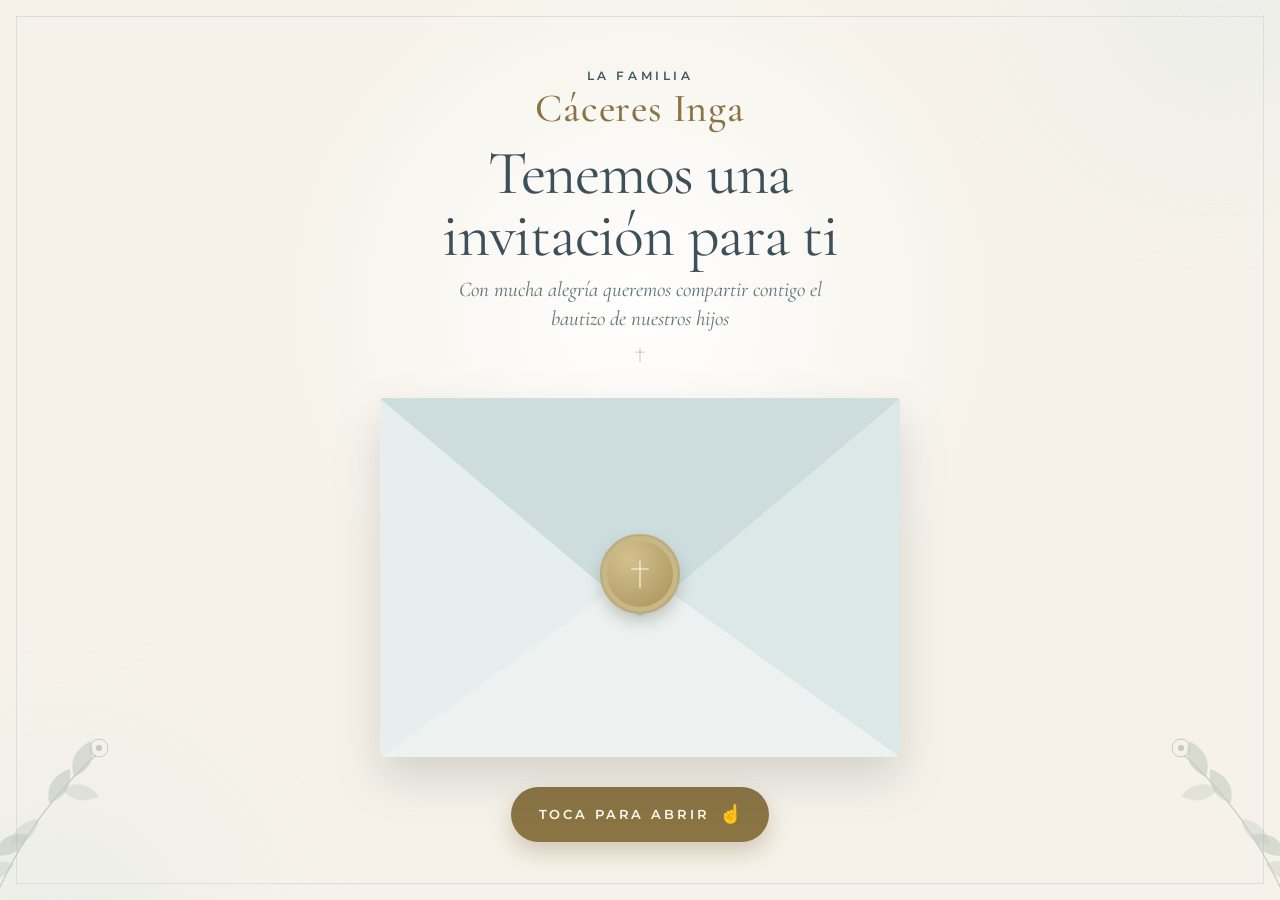
==== bautizo-valentin-gabriel/index.html @ 3a7c4838 "deploy: bautizo-valentin-gabriel (publicación manual) Co-Authored-By: Claude Opus 5.5 <noreply@anthr" ====
<!doctype html>
<html lang="es">
  <head>
    <meta charset="UTF-8" />
    <meta name="viewport" content="width=device-width, initial-scale=1.0" />
    <title>Bautizo de Valentín & Gabriel · Te invitamos</title>
    <meta name="description" content="Rubén y Verónika te invitan al bautizo de Valentín y Gabriel. Sábado 24 de octubre del 2026 · 9:30 AM · El Tambo. ¡Confirma tu asistencia!" />
    <meta name="robots" content="noindex, nofollow" />
    <meta name="theme-color" content="#f6f2e9" />

    <!-- Vista previa al compartir el enlace (WhatsApp, Facebook, Telegram...)
         La dirección del sitio se configura en vite.config.ts → SITIO_URL -->
    <meta property="og:type" content="website" />
    <meta property="og:locale" content="es_PE" />
    <meta property="og:site_name" content="Bautizo de Valentín & Gabriel" />
    <meta property="og:title" content="Bautizo de Valentín & Gabriel · Te invitamos" />
    <meta property="og:description" content="Sábado 24 de octubre · 9:30 AM · Capilla Virgen de la Medalla Milagrosa, El Tambo. ¡Confirma tu asistencia!" />
    <meta property="og:url" content="https://invitalive.pe/bautizo-valentin-gabriel/" />
    <script type="module" crossorigin src="./assets/index-B0IS8AM-.js"></script>
    <link rel="stylesheet" crossorigin href="./assets/index-CpaIc0cU.css">
  </head>
  <body>
    <div id="root"></div>
  </body>
</html>
---- bautizo-valentin-gabriel/assets/index-CpaIc0cU.css ----
@import "https://fonts.googleapis.com/css2?family=Cormorant+Garamond:ital,wght@0,400;0,500;1,400&family=Montserrat:wght@400;500;600&display=swap";@layer components,utilities;@layer theme{:root,:host{--font-sans:-apple-system, BlinkMacSystemFont, "Segoe UI", Roboto, "Helvetica Neue", "Noto Sans", Arial, sans-serif, "Apple Color Emoji", "Segoe UI Emoji", "Segoe UI Symbol", "Noto Color Emoji";--font-mono:ui-monospace, SFMono-Regular, Menlo, Monaco, Consolas, "Liberation Mono", "Courier New", monospace;--default-font-family:var(--font-sans);--default-mono-font-family:var(--font-mono)}}@layer base{*,:after,:before,::backdrop{box-sizing:border-box;border:0 solid;margin:0;padding:0}::file-selector-button{box-sizing:border-box;border:0 solid;margin:0;padding:0}html,:host{-webkit-text-size-adjust:100%;tab-size:4;line-height:1.5;font-family:var(--default-font-family,-apple-system, BlinkMacSystemFont, "Segoe UI", Roboto, "Helvetica Neue", "Noto Sans", Arial, sans-serif, "Apple Color Emoji", "Segoe UI Emoji", "Segoe UI Symbol", "Noto Color Emoji");font-feature-settings:var(--default-font-feature-settings,normal);font-variation-settings:var(--default-font-variation-settings,normal);-webkit-tap-highlight-color:transparent}hr{height:0;color:inherit;border-top-width:1px}abbr:where([title]){-webkit-text-decoration:underline dotted;text-decoration:underline dotted}h1,h2,h3,h4,h5,h6{font-size:inherit;font-weight:inherit}a{color:inherit;-webkit-text-decoration:inherit;-webkit-text-decoration:inherit;-webkit-text-decoration:inherit;-webkit-text-decoration:inherit;text-decoration:inherit}b,strong{font-weight:bolder}code,kbd,samp,pre{font-family:var(--default-mono-font-family,ui-monospace, SFMono-Regular, Menlo, Monaco, Consolas, "Liberation Mono", "Courier New", monospace);font-feature-settings:var(--default-mono-font-feature-settings,normal);font-variation-settings:var(--default-mono-font-variation-settings,normal);font-size:1em}small{font-size:80%}sub,sup{vertical-align:baseline;font-size:75%;line-height:0;position:relative}sub{bottom:-.25em}sup{top:-.5em}table{text-indent:0;border-color:inherit;border-collapse:collapse}:-moz-focusring:where(:not(iframe)){outline:auto}progress{vertical-align:baseline}summary{display:list-item}ol,ul,menu{list-style:none}img,svg,video,canvas,audio,iframe,embed,object{vertical-align:middle;display:block}img,video{max-width:100%;height:auto}button,input,select,optgroup,textarea{font:inherit;font-feature-settings:inherit;font-variation-settings:inherit;letter-spacing:inherit;color:inherit;opacity:1;background-color:#0000;border-radius:0}::file-selector-button{font:inherit;font-feature-settings:inherit;font-variation-settings:inherit;letter-spacing:inherit;color:inherit;opacity:1;background-color:#0000;border-radius:0}:where(select:is([multiple],[size])) optgroup{font-weight:bolder}:where(select:is([multiple],[size])) optgroup option{padding-inline-start:20px}::file-selector-button{margin-inline-end:4px}::placeholder{opacity:1}@supports (not ((-webkit-appearance:-apple-pay-button))) or (contain-intrinsic-size:1px){::placeholder{color:currentColor}@supports (color:color-mix(in lab, red, red)){::placeholder{color:color-mix(in oklab, currentcolor 50%, transparent)}}}textarea{resize:vertical}::-webkit-search-decoration{-webkit-appearance:none}::-webkit-date-and-time-value{min-height:1lh;text-align:inherit}::-webkit-datetime-edit{display:inline-flex}::-webkit-datetime-edit-fields-wrapper{padding:0}::-webkit-datetime-edit{padding-block:0}::-webkit-datetime-edit-year-field{padding-block:0}::-webkit-datetime-edit-month-field{padding-block:0}::-webkit-datetime-edit-day-field{padding-block:0}::-webkit-datetime-edit-hour-field{padding-block:0}::-webkit-datetime-edit-minute-field{padding-block:0}::-webkit-datetime-edit-second-field{padding-block:0}::-webkit-datetime-edit-millisecond-field{padding-block:0}::-webkit-datetime-edit-meridiem-field{padding-block:0}::-webkit-calendar-picker-indicator{line-height:1}:-moz-ui-invalid{box-shadow:none}button,input:where([type=button],[type=reset],[type=submit]){appearance:button}::file-selector-button{appearance:button}::-webkit-inner-spin-button{height:auto}::-webkit-outer-spin-button{height:auto}[hidden]:where(:not([hidden=until-found])){display:none!important}}:root{color:#354955;font-synthesis:none;background:#f6f2e9;font-family:Montserrat,sans-serif}*{box-sizing:border-box}html{scroll-behavior:smooth}body{min-width:320px;margin:0}button,a{-webkit-tap-highlight-color:transparent}.eyebrow{color:#8296a3;letter-spacing:.24em;text-transform:uppercase;margin:0;font-size:11px;font-weight:600;line-height:1.7}.entrance{background:radial-gradient(circle at 50% 34%,#fffffff2,#f6f2e9b8 42%,#0000 70%),#f6f2e9;flex-direction:column;justify-content:center;align-items:center;min-height:100svh;padding:40px 24px 28px;display:flex;position:relative;overflow:hidden}.entrance:before{content:"";pointer-events:none;border:1px solid #7d949f38;position:absolute;inset:16px}.entrance-orb{filter:blur(70px);opacity:.34;background:#dce7ea;border-radius:50%;width:320px;height:320px;position:absolute}.orb-one{top:-170px;right:-100px}.orb-two{bottom:-190px;left:-100px}.botanical{color:#9cac9e;opacity:.55;width:min(34vw,180px);position:absolute;bottom:-26px;left:-26px}.botanical-flip{left:auto;right:-26px;transform:scaleX(-1)}.entrance-copy{z-index:2;text-align:center;margin-bottom:34px;transition:opacity .4s,transform .4s}.entrance-copy h1{color:#3d5059;letter-spacing:-.02em;max-width:520px;margin:7px 0 8px;font-family:Cormorant Garamond,serif;font-size:clamp(40px,10vw,62px);font-weight:400;line-height:1}.family-name{color:#8a7444;letter-spacing:.02em;margin:0 0 14px;font-family:Cormorant Garamond,serif;font-size:clamp(30px,7.5vw,40px);font-weight:500;line-height:1.05}.family-name span{color:#3f5761;letter-spacing:.3em;text-transform:uppercase;margin-bottom:4px;font-family:Montserrat,sans-serif;font-size:12px;font-weight:600;display:block}.entrance-sub{color:#5e737b;max-width:380px;margin:4px auto 14px;font-family:Cormorant Garamond,serif;font-size:clamp(18px,4.6vw,21px);font-style:italic;line-height:1.4}.letter small{color:#8a7444;letter-spacing:.2em;text-transform:uppercase;margin-top:2px;font-size:clamp(8px,2vw,10px);font-weight:600}.tiny-cross{color:#b5a57e;width:12px;height:17px;margin:0 auto}.tiny-cross svg{width:100%}.envelope-button{z-index:2;color:inherit;cursor:pointer;background:0 0;border:0;outline:0;position:relative}.envelope-button:focus-visible .envelope{outline-offset:8px;outline:2px solid #8296a3}.envelope{aspect-ratio:1.45;filter:drop-shadow(0 22px 22px #3b484b2e);width:min(90vw,520px);transition:transform .4s;position:relative}.envelope-button:hover .envelope{transform:translateY(-5px)}.envelope-back{background:#d6e1e2;border-radius:4px;position:absolute;inset:0}.letter{color:#b6c5c6;z-index:1;background:#fffdf7;border:1px solid #b3a07759;flex-direction:column;align-items:center;height:82%;transition:transform 1s cubic-bezier(.2,.75,.2,1);display:flex;position:absolute;bottom:7%;left:7%;right:7%}.letter svg{width:clamp(60px,15vw,80px);margin-top:clamp(18px,4vw,28px)}.letter span{color:#617783;font-family:Cormorant Garamond,serif;font-size:clamp(26px,6vw,34px);font-style:italic}.envelope-front-left,.envelope-front-right,.envelope-front-bottom{z-index:2;border-radius:4px;position:absolute;inset:0}.envelope-front-left{clip-path:polygon(0 0,52% 56%,0 100%);background:#e6eeee}.envelope-front-right{clip-path:polygon(100% 0,48% 56%,100% 100%);background:#dce7e7}.envelope-front-bottom{clip-path:polygon(0 100%,50% 48%,100% 100%);background:#edf2f0}.envelope-flap{z-index:3;clip-path:polygon(0 0,100% 0,50% 61%);transform-origin:top;background:#cddddd;border-radius:4px;transition:transform .75s cubic-bezier(.5,0,.2,1),z-index 0s .25s;position:absolute;inset:0}.wax-seal{z-index:5;color:#fffaf0;background:radial-gradient(circle at 35% 30%,#d3c18e,#b39d66 70%);border:1px solid #d6c497;border-radius:50%;place-items:center;width:78px;height:78px;transition:opacity .25s .25s,transform .35s .18s;animation:2.2s ease-in-out infinite seal-pulse;display:grid;position:absolute;top:49%;left:50%;transform:translate(-50%,-50%);box-shadow:inset 0 0 0 5px #c9b887,0 8px 16px #49483b47}.wax-seal:before,.wax-seal:after{content:"";pointer-events:none;border:2px solid #bca876b3;border-radius:50%;animation:2.2s ease-out infinite seal-ripple;position:absolute;inset:-2px}.wax-seal:after{animation-delay:1.1s}.wax-seal svg{width:22px;height:31px}@keyframes seal-pulse{0%,to{transform:translate(-50%,-50%)scale(1)}50%{transform:translate(-50%,-50%)scale(1.08)}}@keyframes seal-ripple{0%{opacity:.9;transform:scale(1)}to{opacity:0;transform:scale(1.75)}}.envelope-button:hover .wax-seal{animation-duration:1.2s}.open-label{color:#fffaf0;letter-spacing:.22em;text-transform:uppercase;background:#8a7444;border-radius:999px;align-items:center;gap:10px;margin-top:30px;padding:14px 28px;font-size:13px;font-weight:600;animation:2.2s ease-in-out infinite label-bounce;display:inline-flex;box-shadow:0 10px 22px #6e5c3447}.open-label:after{content:"☝";letter-spacing:0;font-size:18px;animation:1.1s ease-in-out infinite tap-hand}@keyframes label-bounce{0%,to{transform:translateY(0)}50%{transform:translateY(-6px)}}@keyframes tap-hand{0%,to{transform:translateY(0)scale(1)}50%{transform:translateY(3px)scale(.88)}}.is-opening .envelope-flap{z-index:0;transform:rotateX(180deg)}.is-opening .wax-seal{opacity:0;transform:translate(-50%,-90%)scale(.6)}.is-opening .wax-seal,.is-opening .wax-seal:before,.is-opening .wax-seal:after,.is-opening .open-label,.is-opening .open-label:after{animation:none}.is-opening .open-label:after{content:none}.is-opening .letter{transform:translateY(-58%)}.is-opening .entrance-copy{opacity:0;transform:translateY(-12px)}.is-opening .envelope{animation:.45s ease-in .75s forwards envelope-exit}@keyframes envelope-exit{to{opacity:0;transform:translateY(-25px)scale(1.06)}}.invitation{background:#fbfaf6;min-height:100vh;animation:.8s both page-enter;overflow:hidden}@keyframes page-enter{0%{opacity:0}}.music-control{z-index:20;color:#fff;cursor:pointer;-webkit-backdrop-filter:blur(8px);backdrop-filter:blur(8px);background:#4a5f69b8;border:1px solid #ffffffa6;border-radius:50%;place-items:center;width:42px;height:42px;display:grid;position:fixed;top:18px;right:18px;box-shadow:0 5px 18px #2c3a402b}.music-control svg{fill:none;stroke:currentColor;stroke-linecap:round;stroke-linejoin:round;stroke-width:1.6px;width:19px}.equalizer{align-items:center;gap:3px;height:17px;display:flex}.equalizer i{background:#fff;width:2px;height:7px;animation:.8s ease-in-out infinite alternate equalize}.equalizer i:nth-child(2){height:14px;animation-delay:-.25s}.equalizer i:nth-child(3){height:10px;animation-delay:-.5s}@keyframes equalize{to{height:16px}}.hero-section{text-align:center;background:linear-gradient(#35495521,#0000 25%),radial-gradient(circle at 50% 25%,#ffffffe6,#0000 32%),linear-gradient(160deg,#cddde0,#eef1eb 52%,#d8e1dc);flex-direction:column;justify-content:center;align-items:center;min-height:100svh;padding:0 24px 48px;display:flex;position:relative}.hero-section:after{content:"";border:1px solid #ffffff8c;position:absolute;inset:14px}.stars{color:#fffc;justify-content:space-between;width:min(520px,90%);font-size:13px;display:flex;position:absolute;top:6%}.hero-dove{color:#ffffffeb;filter:drop-shadow(0 8px 8px #475b5f14);width:105px;margin-bottom:20px}.hero-section h1{color:#526975;max-width:560px;margin:16px 0 22px;font-family:Cormorant Garamond,serif;font-size:clamp(28px,6.5vw,46px);font-style:italic;font-weight:400;line-height:1.15}.names{color:#344b57;flex-direction:column;font-family:Cormorant Garamond,serif;font-size:clamp(64px,16vw,100px);line-height:.76;display:flex}.names b{color:#8a7444;margin:14px 0 10px;font-size:clamp(36px,8vw,48px);font-style:normal;font-weight:500;line-height:1}.hero-date{color:#3f5761;border-top:1px solid #8a744473;border-bottom:1px solid #8a744473;flex-direction:column;align-items:center;gap:4px;width:fit-content;margin:26px auto 0;padding:12px 30px;display:flex}.hero-date strong{color:#2f4652;font-variant-numeric:lining-nums tabular-nums;letter-spacing:.02em;font-family:Montserrat,sans-serif;font-size:clamp(19px,5vw,24px);font-weight:600;line-height:1.2}.hero-date span{letter-spacing:.2em;text-transform:uppercase;font-size:12px;font-weight:600}.parents-message{text-align:center;background:#fffdf8;padding:100px 24px;position:relative;overflow:hidden}.parents-message .botanical{opacity:.22}.message-body{z-index:1;max-width:620px;margin:26px auto 0;position:relative}.message-body p{color:#3f5761;margin:0 0 18px;font-family:Cormorant Garamond,serif;font-size:clamp(21px,4.8vw,26px);font-style:italic;line-height:1.5}.message-signature{z-index:1;color:#8a7444;margin:30px 0 0;font-family:Cormorant Garamond,serif;font-size:clamp(30px,7vw,40px);font-style:italic;position:relative}.message-signature:before{content:"";background:#b6a77e;width:42px;height:1px;margin:0 auto 24px;display:block}.scroll-cue{z-index:2;color:#2f4652;letter-spacing:.2em;text-transform:uppercase;cursor:pointer;background:0 0;border:0;flex-direction:column;align-items:center;gap:2px;padding:8px 16px;font:600 11px Montserrat,sans-serif;display:flex;position:absolute;bottom:26px}.scroll-cue svg{fill:none;stroke:#8a7444;stroke-width:2.2px;stroke-linecap:round;stroke-linejoin:round;width:30px;height:30px;animation:1.6s ease-in-out infinite arrow-bounce}.scroll-cue:focus-visible{outline-offset:2px;border-radius:8px;outline:2px solid #8a7444}.verse-section{text-align:center;background:#fbf9f3;padding:90px 24px}.section-cross{color:#b4a476;width:21px;margin:0 auto 27px}.verse-section blockquote{color:#536771;max-width:650px;margin:0 auto;font-family:Cormorant Garamond,serif;font-size:clamp(27px,6vw,40px);font-style:italic;line-height:1.25}.verse-section p{color:#857244;letter-spacing:.24em;text-transform:uppercase;margin:21px 0 0;font-size:11px;font-weight:600}.countdown-section{text-align:center;background:#526a75;padding:92px 24px}.countdown-section .eyebrow{color:#bdcdd0}.countdown-section h2{color:#f6f2e9;max-width:620px;margin:10px auto 40px;font-family:Cormorant Garamond,serif;font-size:clamp(38px,8vw,56px);font-weight:400;line-height:1.05}.countdown-grid{grid-template-columns:repeat(4,1fr);max-width:650px;margin:0 auto;display:grid}.countdown-grid div{flex-direction:column;align-items:center;padding:11px;display:flex;position:relative}.countdown-grid div:not(:last-child):after{content:"";background:#ffffff2b;width:1px;height:44px;position:absolute;top:50%;right:0;transform:translateY(-50%)}.countdown-grid strong{color:#fffdf7;font-variant-numeric:lining-nums tabular-nums;font-family:Montserrat,sans-serif;font-size:clamp(38px,8vw,58px);font-weight:500;line-height:1}.countdown-grid span{color:#dce6e8;letter-spacing:.2em;text-transform:uppercase;margin-top:9px;font-size:10px;font-weight:600}.countdown-date{color:#c5b486;letter-spacing:.35em;margin:36px 0 0;font-size:11px;font-weight:600}.countdown-inline{z-index:2;background:0 0;width:min(560px,100%);margin-top:25px;padding:0}.countdown-inline .eyebrow{color:#5e737b}.countdown-inline .countdown-grid{max-width:450px}.countdown-inline .countdown-grid div{padding:5px 9px}.countdown-inline .countdown-grid div:not(:last-child):after{background:#4359622e;height:28px}.countdown-inline .countdown-grid strong{color:#2f4652;font-size:clamp(30px,6vw,40px)}.countdown-inline .countdown-grid span{color:#4f656e;letter-spacing:.12em;margin-top:7px;font-size:10px}.countdown-inline .countdown-date{display:none}.children-section{text-align:center;background:#f8f5ed;padding:100px 24px 110px}.children-section>h2{color:#3d535e;letter-spacing:-.02em;margin:10px 0 48px;font-family:Cormorant Garamond,serif;font-size:clamp(42px,9vw,62px);font-weight:400}.children-grid{grid-template-columns:repeat(2,1fr);gap:clamp(34px,8vw,80px);max-width:780px;margin:0 auto;display:grid}.child-card{min-width:0}.portrait-frame{background:#fffdf8;border:1px solid #a493697a;border-radius:50% 50% 5px 5px;padding:9px;position:relative;box-shadow:0 18px 45px #414e4f1a}.portrait-frame:before,.portrait-frame:after{z-index:2;color:#b5a676;content:"✦";font-size:12px;position:absolute}.portrait-frame:before{top:8%;left:-5px}.portrait-frame:after{font-size:8px;bottom:18%;right:-5px}.portrait-photo{aspect-ratio:.82;object-fit:cover;object-position:50% 25%;background:#e6eeee;border-radius:50% 50% 3px 3px;width:100%;display:block}.child-card>p{color:#857244;letter-spacing:.2em;text-transform:uppercase;margin:24px 0 4px;font-size:11px;font-weight:600}.child-card h3{color:#455d68;margin:0;font-family:Cormorant Garamond,serif;font-size:42px;font-style:italic;font-weight:400}.baptism-symbols{text-align:center;background:#edf2ef;padding:100px 24px}.baptism-symbols>h2{color:#3d535e;letter-spacing:-.02em;margin:10px 0 50px;font-family:Cormorant Garamond,serif;font-size:clamp(42px,9vw,62px);font-weight:400}.symbols-grid{background:#6a838b30;grid-template-columns:repeat(3,1fr);gap:1px;max-width:920px;margin:0 auto;display:grid}.symbols-grid article{background:#edf2ef;padding:44px 30px 40px}.symbols-grid svg{color:#6e8992;stroke:currentColor;stroke-width:1.6px;stroke-linecap:round;stroke-linejoin:round;width:74px;height:74px;margin:0 auto 23px}.symbols-grid svg .icon-accent{color:#b3a16f;stroke:currentColor}.symbols-grid h3{color:#475e68;margin:0 0 10px;font-family:Cormorant Garamond,serif;font-size:26px;font-weight:500}.symbols-grid p{color:#5f7378;max-width:260px;margin:0 auto;font-family:Cormorant Garamond,serif;font-size:18px;line-height:1.5}.details-section{text-align:center;background:#dce7e7;padding:90px 20px}.details-section h2,.family-section h2,.rsvp-section h2{color:#3d535e;letter-spacing:-.02em;margin:8px 0 38px;font-family:Cormorant Garamond,serif;font-size:clamp(42px,9vw,62px);font-weight:400}.date-card{text-align:left;background:#ffffff7a;border:1px solid #5e778038;grid-template-columns:220px 1fr;max-width:760px;margin:0 auto;display:grid;box-shadow:0 18px 45px #445b6114}.date-side{background:#ffffff45;border-right:1px solid #5e77802e;flex-direction:column;justify-content:center;align-items:center;min-height:350px;display:flex}.date-side span{color:#566e78;letter-spacing:.22em;text-transform:uppercase;font-size:11px;font-weight:600}.date-side strong{color:#4e6570;font-variant-numeric:lining-nums;margin:8px 0 14px;font-family:Cormorant Garamond,serif;font-size:100px;font-weight:400;line-height:1}.date-info{flex-direction:column;justify-content:center;gap:24px;padding:42px;display:flex}.detail-label{color:#857244;letter-spacing:.2em;text-transform:uppercase;margin-bottom:8px;font-size:11px;font-weight:600;display:block}.date-info strong{color:#425964;font-family:Cormorant Garamond,serif;font-size:25px;font-weight:500;display:block}.date-info p{color:#5f7378;margin:3px 0 8px;font-family:Cormorant Garamond,serif;font-size:19px}.date-info time{color:#3f5761;letter-spacing:.1em;font-size:13px;font-weight:600}.detail-divider{background:#5e77802e;height:1px}.maps-grid{text-align:left;grid-template-columns:repeat(2,1fr);gap:22px;max-width:980px;margin:52px auto 0;display:grid}.map-card{background:#ffffff8c;border:1px solid #5e778038;overflow:hidden;box-shadow:0 14px 35px #445b6114}.map-card iframe{filter:saturate(.7)contrast(.9);border:0;width:100%;height:250px;display:block}.map-caption{padding:24px 26px 27px;position:relative}.map-caption strong{color:#425964;font-family:Cormorant Garamond,serif;font-size:25px;font-weight:500;display:block}.map-caption p{color:#5f7378;margin:3px 0 18px;font-family:Cormorant Garamond,serif;font-size:19px}.map-caption a{color:#3f5761;letter-spacing:.18em;text-transform:uppercase;border-bottom:1px solid #82959a;padding-bottom:2px;font-size:11px;font-weight:600;text-decoration:none;display:inline-block}.family-section{text-align:center;background:#f8f5ed;padding:100px 24px;position:relative;overflow:hidden}.family-section .botanical{opacity:.28}.family-section h2{margin-bottom:24px}.family-section h3{color:#546a74;margin:10px 0 0;font-family:Cormorant Garamond,serif;font-size:34px;font-style:italic;font-weight:400}.fine-line{background:#b6a77e;width:42px;height:1px;margin:30px auto}.godparents-grid{background:#a0916b40;grid-template-columns:repeat(2,1fr);gap:1px;max-width:720px;margin:35px auto 0;display:grid}.godparents-grid article{background:#f8f5ed;padding:32px 20px}.godparents-grid article>span{color:#857244;letter-spacing:.2em;text-transform:uppercase;font-size:11px;font-weight:600}.rsvp-section{text-align:center;background:#afc2c6;flex-direction:column;justify-content:center;align-items:center;min-height:640px;padding:80px 24px;display:flex}.rsvp-dove{color:#ffffffa6;width:95px;margin-bottom:25px}.rsvp-section .eyebrow{color:#344953a8}.rsvp-section h2{margin-bottom:12px}.rsvp-section>p:not(.eyebrow){color:#3f5761;max-width:460px;margin:0 0 30px;font-family:Cormorant Garamond,serif;font-size:20px;line-height:1.4}.rsvp-form{text-align:left;background:#fff3;border:1px solid #ffffff7a;gap:18px;width:min(100%,570px);padding:31px;display:grid}.rsvp-form label{gap:7px;display:grid}.rsvp-form label>span{color:#3f5761;letter-spacing:.13em;text-transform:uppercase;font-size:11px;font-weight:600}.rsvp-form label i{letter-spacing:0;text-transform:none;font-family:Cormorant Garamond,serif;font-size:14px;font-weight:400}.rsvp-form input,.rsvp-form select,.rsvp-form textarea{color:#3f5761;background:#ffffff73;border:0;border-bottom:1px solid #3f576154;border-radius:0;outline:0;width:100%;font:16px Montserrat,sans-serif}.rsvp-form input,.rsvp-form select{height:45px;padding:0 13px}.rsvp-form textarea{resize:vertical;padding:13px}.rsvp-form input:focus,.rsvp-form select:focus,.rsvp-form textarea:focus{border-color:#405963;box-shadow:0 1px #405963}.rsvp-form input::placeholder,.rsvp-form textarea::placeholder{color:#85969b}.form-row{grid-template-columns:1fr 1fr;gap:15px;display:grid}.rsvp-form button{color:#fff;letter-spacing:.2em;text-transform:uppercase;cursor:pointer;background:#4f6872;border:1px solid #4f6872;justify-self:stretch;padding:16px 24px;font-size:12px;font-weight:600;transition:all .25s}.rsvp-form button:hover:not(:disabled){color:#405963;background:0 0}.rsvp-form button:disabled{opacity:.7;cursor:wait}.rsvp-error{color:#7a3626;background:#ffffff8c;border-left:3px solid #a4553f;margin:0;padding:10px 14px;font-size:14px}.rsvp-success span+span{opacity:.85;margin-top:10px;font-size:13px}.rsvp-success{color:#405963;background:#fff3;border:1px solid #ffffff80;flex-direction:column;justify-content:center;align-items:center;width:min(100%,480px);min-height:215px;display:flex}.rsvp-success svg{color:#f7f1df;width:18px;margin-bottom:16px}.rsvp-success strong{font-family:Cormorant Garamond,serif;font-size:29px;font-weight:500}.rsvp-success span{margin-top:5px;font-size:14px}.rsvp-section small{color:#3f5761;margin-top:50px;font-family:Cormorant Garamond,serif;font-size:19px;font-style:italic}.music-credit{color:#384d5599;letter-spacing:.08em;text-transform:uppercase;margin-top:14px;font-size:9px}.developer-footer{color:#ffffffb3;letter-spacing:.12em;text-transform:uppercase;background:#405762;justify-content:center;align-items:center;gap:10px;padding:22px 20px;font-size:10px;display:flex}.developer-footer a{color:#f6f2e9;align-items:center;gap:6px;text-decoration:none;transition:opacity .2s;display:inline-flex}.developer-footer a:hover{opacity:.72}.developer-footer a:focus-visible{outline-offset:4px;outline:1px solid #f6f2e9}.developer-footer svg{stroke:currentColor;stroke-width:1.5px;width:15px;height:15px}.developer-footer .instagram-dot{fill:currentColor;stroke:none}.developer-footer strong{letter-spacing:.08em;text-transform:none;font-size:12px;font-weight:600}@media (width<=600px){.entrance{justify-content:center;padding:40px 32px 32px}.entrance-copy{margin-bottom:22px}.family-name{margin-bottom:10px;font-size:clamp(26px,8vw,32px)}.family-name span{letter-spacing:.26em;font-size:11px}.entrance-copy h1{font-size:clamp(32px,9.5vw,40px);line-height:1.05}.entrance-sub{max-width:300px;margin-bottom:10px;font-size:clamp(16px,4.6vw,18px)}.envelope{width:min(100vw - 72px,400px)}.letter svg{width:clamp(46px,13vw,60px);margin-top:14px}.letter span{font-size:clamp(22px,6.5vw,28px)}.open-label{letter-spacing:.18em;margin-top:22px;padding:13px 24px;font-size:12px}.wax-seal{width:58px;height:58px}.wax-seal svg{width:17px;height:24px}.hero-section{justify-content:flex-start;min-height:100svh;padding-top:44px;padding-bottom:36px}.hero-dove{width:64px;margin-bottom:6px}.hero-section h1{margin-top:8px}.scroll-cue{margin-top:16px;position:static}.hero-date{margin-top:18px;padding:10px 24px}.parents-message{padding:80px 22px}.countdown-inline{margin-top:14px;padding-left:0;padding-right:0}.countdown-inline .countdown-grid strong{font-size:28px}.countdown-section{padding-left:12px;padding-right:12px}.countdown-grid strong{font-size:34px}.countdown-grid span{letter-spacing:.08em;font-size:9px}.children-grid{grid-template-columns:1fr;max-width:360px}.symbols-grid{grid-template-columns:1fr;max-width:380px}.symbols-grid article{padding:36px 25px}.date-card{grid-template-columns:1fr}.date-side{border-bottom:1px solid #5e77802e;border-right:0;min-height:220px}.date-side strong{font-size:82px}.date-info{text-align:center;padding:34px 30px}.maps-grid,.godparents-grid{grid-template-columns:1fr}.map-card iframe{height:220px}.form-row{grid-template-columns:1fr}.rsvp-form{padding:25px 20px}}.hero-section>*{animation:1s cubic-bezier(.2,.7,.2,1) both hero-rise}.hero-section>.stars{animation-name:fade-in;animation-delay:.1s}.hero-section>.hero-dove{animation:1s cubic-bezier(.2,.7,.2,1) .2s both hero-rise,5s ease-in-out 1.4s infinite dove-float}.hero-section>.eyebrow{animation-delay:.45s}.hero-section>h1{animation-delay:.65s}.hero-section>.names{animation-delay:.9s}.hero-section>.hero-date{animation-delay:1.1s}.hero-section>.countdown-inline{animation-delay:1.35s}.hero-section>.scroll-cue{animation-delay:1.6s}@keyframes hero-rise{0%{opacity:0;transform:translateY(26px)}}@keyframes fade-in{0%{opacity:0}}@keyframes dove-float{0%,to{transform:translateY(0)rotate(0)}50%{transform:translateY(-10px)rotate(-3deg)}}.stars span{animation:3s ease-in-out infinite twinkle}.stars span:nth-child(2){animation-delay:.6s}.stars span:nth-child(3){animation-delay:1.2s}.stars span:nth-child(4){animation-delay:1.8s}.stars span:nth-child(5){animation-delay:2.4s}@keyframes twinkle{0%,to{opacity:1}50%{opacity:.25}}@keyframes arrow-bounce{0%,to{transform:translateY(0)}50%{transform:translateY(7px)}}.parents-message .botanical,.family-section .botanical{transform-origin:0 100%;animation:7s ease-in-out infinite sway}.parents-message .botanical-flip,.family-section .botanical-flip{transform-origin:100% 100%;animation-name:sway-flip}@keyframes sway{0%,to{transform:rotate(0)}50%{transform:rotate(3deg)}}@keyframes sway-flip{0%,to{transform:scaleX(-1)rotate(0)}50%{transform:scaleX(-1)rotate(3deg)}}.reveal{opacity:0;transition:opacity .9s,transform .9s cubic-bezier(.2,.7,.2,1);transform:translateY(32px)}.reveal.is-visible{opacity:1;transform:none}.child-card.reveal .portrait-photo{filter:blur(8px)saturate(.6);transition:filter 1.4s .25s}.child-card.reveal.is-visible .portrait-photo{filter:none}@media (prefers-reduced-motion:reduce){*,:before,:after{scroll-behavior:auto!important;transition-duration:.01ms!important;animation-duration:.01ms!important;animation-iteration-count:1!important}}.family-section .parents-names{flex-direction:column;align-items:center;gap:4px;font-size:clamp(30px,7vw,46px);line-height:1.1;display:flex}.family-section .parents-names b{color:#8a7444;font-size:24px;font-style:normal;font-weight:400}.godparents-grid h3{font-size:clamp(21px,4.4vw,28px);line-height:1.2}.godparents-grid h3+h3{margin-top:6px}
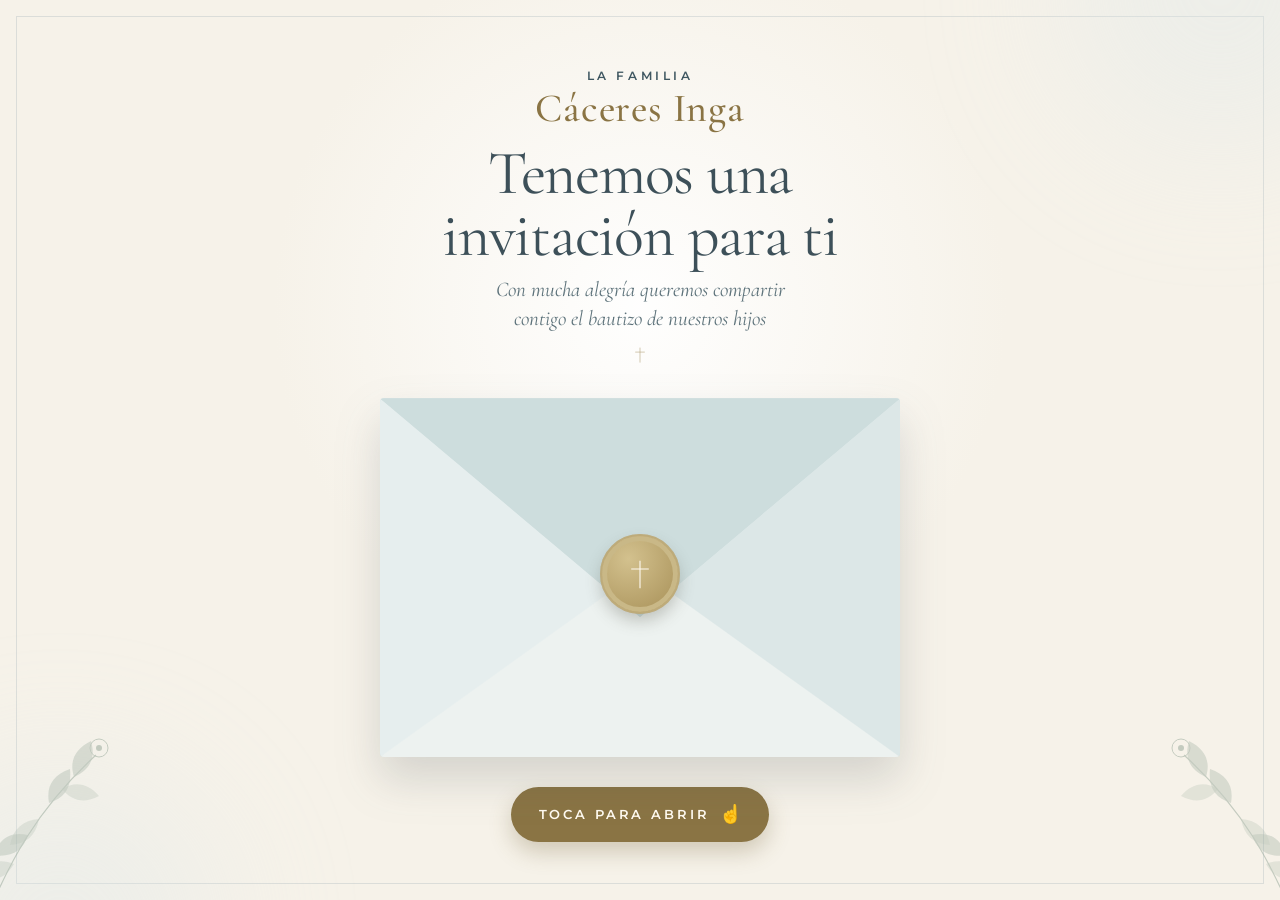
==== commit adce13a2: "deploy: InvitaLive-digital/bautizo-valentin-gabriel@ca0791f4fb2ca369175adc7a8e6151d7fa62c229" ====
--- a/bautizo-valentin-gabriel/index.html
+++ b/bautizo-valentin-gabriel/index.html
@@ -16,8 +16,17 @@
     <meta property="og:title" content="Bautizo de Valentín & Gabriel · Te invitamos" />
     <meta property="og:description" content="Sábado 24 de octubre · 9:30 AM · Capilla Virgen de la Medalla Milagrosa, El Tambo. ¡Confirma tu asistencia!" />
     <meta property="og:url" content="https://invitalive.pe/bautizo-valentin-gabriel/" />
-    <script type="module" crossorigin src="./assets/index-B0IS8AM-.js"></script>
-    <link rel="stylesheet" crossorigin href="./assets/index-CpaIc0cU.css">
+    <meta property="og:image" content="https://invitalive.pe/bautizo-valentin-gabriel/img/compartir.jpg" />
+    <meta property="og:image:secure_url" content="https://invitalive.pe/bautizo-valentin-gabriel/img/compartir.jpg" />
+    <meta property="og:image:type" content="image/jpeg" />
+    <meta property="og:image:width" content="1200" />
+    <meta property="og:image:height" content="630" />
+    <meta property="og:image:alt" content="Bautizo de Valentín y Gabriel · Sábado 24 de octubre · El Tambo" />
+    <meta name="twitter:card" content="summary_large_image" />
+    <meta name="twitter:title" content="Bautizo de Valentín & Gabriel · Te invitamos" />
+    <meta name="twitter:image" content="https://invitalive.pe/bautizo-valentin-gabriel/img/compartir.jpg" />
+    <script type="module" crossorigin src="./assets/index-zeQpzSf2.js"></script>
+    <link rel="stylesheet" crossorigin href="./assets/index-BEsKjuU_.css">
   </head>
   <body>
     <div id="root"></div>
--- a/bautizo-valentin-gabriel/assets/index-BEsKjuU_.css
+++ b/bautizo-valentin-gabriel/assets/index-BEsKjuU_.css
@@ -0,0 +1 @@
+@import "https://fonts.googleapis.com/css2?family=Cormorant+Garamond:ital,wght@0,400;0,500;1,400&family=Montserrat:wght@400;500;600&display=swap";@layer components,utilities;@layer theme{:root,:host{--font-sans:-apple-system, BlinkMacSystemFont, "Segoe UI", Roboto, "Helvetica Neue", "Noto Sans", Arial, sans-serif, "Apple Color Emoji", "Segoe UI Emoji", "Segoe UI Symbol", "Noto Color Emoji";--font-mono:ui-monospace, SFMono-Regular, Menlo, Monaco, Consolas, "Liberation Mono", "Courier New", monospace;--default-font-family:var(--font-sans);--default-mono-font-family:var(--font-mono)}}@layer base{*,:after,:before,::backdrop{box-sizing:border-box;border:0 solid;margin:0;padding:0}::file-selector-button{box-sizing:border-box;border:0 solid;margin:0;padding:0}html,:host{-webkit-text-size-adjust:100%;tab-size:4;line-height:1.5;font-family:var(--default-font-family,-apple-system, BlinkMacSystemFont, "Segoe UI", Roboto, "Helvetica Neue", "Noto Sans", Arial, sans-serif, "Apple Color Emoji", "Segoe UI Emoji", "Segoe UI Symbol", "Noto Color Emoji");font-feature-settings:var(--default-font-feature-settings,normal);font-variation-settings:var(--default-font-variation-settings,normal);-webkit-tap-highlight-color:transparent}hr{height:0;color:inherit;border-top-width:1px}abbr:where([title]){-webkit-text-decoration:underline dotted;text-decoration:underline dotted}h1,h2,h3,h4,h5,h6{font-size:inherit;font-weight:inherit}a{color:inherit;-webkit-text-decoration:inherit;-webkit-text-decoration:inherit;-webkit-text-decoration:inherit;-webkit-text-decoration:inherit;text-decoration:inherit}b,strong{font-weight:bolder}code,kbd,samp,pre{font-family:var(--default-mono-font-family,ui-monospace, SFMono-Regular, Menlo, Monaco, Consolas, "Liberation Mono", "Courier New", monospace);font-feature-settings:var(--default-mono-font-feature-settings,normal);font-variation-settings:var(--default-mono-font-variation-settings,normal);font-size:1em}small{font-size:80%}sub,sup{vertical-align:baseline;font-size:75%;line-height:0;position:relative}sub{bottom:-.25em}sup{top:-.5em}table{text-indent:0;border-color:inherit;border-collapse:collapse}:-moz-focusring:where(:not(iframe)){outline:auto}progress{vertical-align:baseline}summary{display:list-item}ol,ul,menu{list-style:none}img,svg,video,canvas,audio,iframe,embed,object{vertical-align:middle;display:block}img,video{max-width:100%;height:auto}button,input,select,optgroup,textarea{font:inherit;font-feature-settings:inherit;font-variation-settings:inherit;letter-spacing:inherit;color:inherit;opacity:1;background-color:#0000;border-radius:0}::file-selector-button{font:inherit;font-feature-settings:inherit;font-variation-settings:inherit;letter-spacing:inherit;color:inherit;opacity:1;background-color:#0000;border-radius:0}:where(select:is([multiple],[size])) optgroup{font-weight:bolder}:where(select:is([multiple],[size])) optgroup option{padding-inline-start:20px}::file-selector-button{margin-inline-end:4px}::placeholder{opacity:1}@supports (not ((-webkit-appearance:-apple-pay-button))) or (contain-intrinsic-size:1px){::placeholder{color:currentColor}@supports (color:color-mix(in lab, red, red)){::placeholder{color:color-mix(in oklab, currentcolor 50%, transparent)}}}textarea{resize:vertical}::-webkit-search-decoration{-webkit-appearance:none}::-webkit-date-and-time-value{min-height:1lh;text-align:inherit}::-webkit-datetime-edit{display:inline-flex}::-webkit-datetime-edit-fields-wrapper{padding:0}::-webkit-datetime-edit{padding-block:0}::-webkit-datetime-edit-year-field{padding-block:0}::-webkit-datetime-edit-month-field{padding-block:0}::-webkit-datetime-edit-day-field{padding-block:0}::-webkit-datetime-edit-hour-field{padding-block:0}::-webkit-datetime-edit-minute-field{padding-block:0}::-webkit-datetime-edit-second-field{padding-block:0}::-webkit-datetime-edit-millisecond-field{padding-block:0}::-webkit-datetime-edit-meridiem-field{padding-block:0}::-webkit-calendar-picker-indicator{line-height:1}:-moz-ui-invalid{box-shadow:none}button,input:where([type=button],[type=reset],[type=submit]){appearance:button}::file-selector-button{appearance:button}::-webkit-inner-spin-button{height:auto}::-webkit-outer-spin-button{height:auto}[hidden]:where(:not([hidden=until-found])){display:none!important}}:root{color:#354955;font-synthesis:none;background:#f6f2e9;font-family:Montserrat,sans-serif}*{box-sizing:border-box}html{scroll-behavior:smooth}body{min-width:320px;margin:0}button,a{-webkit-tap-highlight-color:transparent}.eyebrow{color:#8296a3;letter-spacing:.24em;text-transform:uppercase;margin:0;font-size:11px;font-weight:600;line-height:1.7}.entrance{background:radial-gradient(circle at 50% 34%,#fffffff2,#f6f2e9b8 42%,#0000 70%),#f6f2e9;flex-direction:column;justify-content:center;align-items:center;min-height:100svh;padding:40px 24px 28px;display:flex;position:relative;overflow:hidden}.entrance:before{content:"";pointer-events:none;border:1px solid #7d949f38;position:absolute;inset:16px}.entrance-orb{filter:blur(70px);opacity:.34;background:#dce7ea;border-radius:50%;width:320px;height:320px;position:absolute}.orb-one{top:-170px;right:-100px}.orb-two{bottom:-190px;left:-100px}.botanical{color:#9cac9e;opacity:.55;width:min(34vw,180px);position:absolute;bottom:-26px;left:-26px}.botanical-flip{left:auto;right:-26px;transform:scaleX(-1)}.entrance-copy{z-index:2;text-align:center;margin-bottom:34px;transition:opacity .4s,transform .4s}.entrance-copy h1{color:#3d5059;letter-spacing:-.02em;max-width:520px;margin:7px 0 8px;font-family:Cormorant Garamond,serif;font-size:clamp(40px,10vw,62px);font-weight:400;line-height:1}.family-name{color:#8a7444;letter-spacing:.02em;margin:0 0 14px;font-family:Cormorant Garamond,serif;font-size:clamp(30px,7.5vw,40px);font-weight:500;line-height:1.05}.family-name span{color:#3f5761;letter-spacing:.3em;text-transform:uppercase;margin-bottom:4px;font-family:Montserrat,sans-serif;font-size:12px;font-weight:600;display:block}.entrance-sub{color:#5e737b;max-width:380px;margin:4px auto 14px;font-family:Cormorant Garamond,serif;font-size:clamp(18px,4.6vw,21px);font-style:italic;line-height:1.4}.letter small{color:#8a7444;letter-spacing:.2em;text-transform:uppercase;margin-top:2px;font-size:clamp(8px,2vw,10px);font-weight:600}.tiny-cross{color:#b5a57e;width:12px;height:17px;margin:0 auto}.tiny-cross svg{width:100%}.envelope-button{z-index:2;color:inherit;cursor:pointer;background:0 0;border:0;outline:0;position:relative}.envelope-button:focus-visible .envelope{outline-offset:8px;outline:2px solid #8296a3}.envelope{aspect-ratio:1.45;filter:drop-shadow(0 22px 22px #3b484b2e);width:min(90vw,520px);transition:transform .4s;position:relative}.envelope-button:hover .envelope{transform:translateY(-5px)}.envelope-back{background:#d6e1e2;border-radius:4px;position:absolute;inset:0}.letter{color:#b6c5c6;z-index:1;background:#fffdf7;border:1px solid #b3a07759;flex-direction:column;align-items:center;height:82%;transition:transform 1s cubic-bezier(.2,.75,.2,1);display:flex;position:absolute;bottom:7%;left:7%;right:7%}.letter svg{width:clamp(60px,15vw,80px);margin-top:clamp(18px,4vw,28px)}.letter span{color:#617783;font-family:Cormorant Garamond,serif;font-size:clamp(26px,6vw,34px);font-style:italic}.envelope-front-left,.envelope-front-right,.envelope-front-bottom{z-index:2;border-radius:4px;position:absolute;inset:0}.envelope-front-left{clip-path:polygon(0 0,52% 56%,0 100%);background:#e6eeee}.envelope-front-right{clip-path:polygon(100% 0,48% 56%,100% 100%);background:#dce7e7}.envelope-front-bottom{clip-path:polygon(0 100%,50% 48%,100% 100%);background:#edf2f0}.envelope-flap{z-index:3;clip-path:polygon(0 0,100% 0,50% 61%);transform-origin:top;background:#cddddd;border-radius:4px;transition:transform .75s cubic-bezier(.5,0,.2,1),z-index 0s .25s;position:absolute;inset:0}.wax-seal{z-index:5;color:#fffaf0;background:radial-gradient(circle at 35% 30%,#d3c18e,#b39d66 70%);border:1px solid #d6c497;border-radius:50%;place-items:center;width:78px;height:78px;transition:opacity .25s .25s,transform .35s .18s;animation:2.2s ease-in-out infinite seal-pulse;display:grid;position:absolute;top:49%;left:50%;transform:translate(-50%,-50%);box-shadow:inset 0 0 0 5px #c9b887,0 8px 16px #49483b47}.wax-seal:before,.wax-seal:after{content:"";pointer-events:none;border:2px solid #bca876b3;border-radius:50%;animation:2.2s ease-out infinite seal-ripple;position:absolute;inset:-2px}.wax-seal:after{animation-delay:1.1s}.wax-seal svg{width:22px;height:31px}@keyframes seal-pulse{0%,to{transform:translate(-50%,-50%)scale(1)}50%{transform:translate(-50%,-50%)scale(1.08)}}@keyframes seal-ripple{0%{opacity:.9;transform:scale(1)}to{opacity:0;transform:scale(1.75)}}.envelope-button:hover .wax-seal{animation-duration:1.2s}.open-label{color:#fffaf0;letter-spacing:.22em;text-transform:uppercase;background:#8a7444;border-radius:999px;align-items:center;gap:10px;margin-top:30px;padding:14px 28px;font-size:13px;font-weight:600;animation:2.2s ease-in-out infinite label-bounce;display:inline-flex;box-shadow:0 10px 22px #6e5c3447}.open-label:after{content:"☝";letter-spacing:0;font-size:18px;animation:1.1s ease-in-out infinite tap-hand}@keyframes label-bounce{0%,to{transform:translateY(0)}50%{transform:translateY(-6px)}}@keyframes tap-hand{0%,to{transform:translateY(0)scale(1)}50%{transform:translateY(3px)scale(.88)}}.is-opening .envelope-flap{z-index:0;transform:rotateX(180deg)}.is-opening .wax-seal{opacity:0;transform:translate(-50%,-90%)scale(.6)}.is-opening .wax-seal,.is-opening .wax-seal:before,.is-opening .wax-seal:after,.is-opening .open-label,.is-opening .open-label:after{animation:none}.is-opening .open-label:after{content:none}.is-opening .letter{transform:translateY(-58%)}.is-opening .entrance-copy{opacity:0;transform:translateY(-12px)}.is-opening .envelope{animation:.45s ease-in .75s forwards envelope-exit}@keyframes envelope-exit{to{opacity:0;transform:translateY(-25px)scale(1.06)}}.invitation{background:#fbfaf6;min-height:100vh;animation:.8s both page-enter;overflow:hidden}@keyframes page-enter{0%{opacity:0}}.music-control{z-index:20;color:#fff;cursor:pointer;-webkit-backdrop-filter:blur(8px);backdrop-filter:blur(8px);background:#4a5f69b8;border:1px solid #ffffffa6;border-radius:50%;place-items:center;width:42px;height:42px;display:grid;position:fixed;top:18px;right:18px;box-shadow:0 5px 18px #2c3a402b}.music-control svg{fill:none;stroke:currentColor;stroke-linecap:round;stroke-linejoin:round;stroke-width:1.6px;width:19px}.equalizer{align-items:center;gap:3px;height:17px;display:flex}.equalizer i{background:#fff;width:2px;height:7px;animation:.8s ease-in-out infinite alternate equalize}.equalizer i:nth-child(2){height:14px;animation-delay:-.25s}.equalizer i:nth-child(3){height:10px;animation-delay:-.5s}@keyframes equalize{to{height:16px}}.hero-section{text-align:center;background:linear-gradient(#35495521,#0000 25%),radial-gradient(circle at 50% 25%,#ffffffe6,#0000 32%),linear-gradient(160deg,#cddde0,#eef1eb 52%,#d8e1dc);flex-direction:column;justify-content:center;align-items:center;min-height:100svh;padding:0 24px 48px;display:flex;position:relative}.hero-section:after{content:"";border:1px solid #ffffff8c;position:absolute;inset:14px}.stars{color:#fffc;justify-content:space-between;width:min(520px,90%);font-size:13px;display:flex;position:absolute;top:6%}.hero-dove{color:#ffffffeb;filter:drop-shadow(0 8px 8px #475b5f14);width:105px;margin-bottom:20px}.hero-section h1{color:#526975;max-width:560px;margin:16px 0 22px;font-family:Cormorant Garamond,serif;font-size:clamp(28px,6.5vw,46px);font-style:italic;font-weight:400;line-height:1.15}.names{color:#344b57;flex-direction:column;font-family:Cormorant Garamond,serif;font-size:clamp(64px,16vw,100px);line-height:.76;display:flex}.names b{color:#8a7444;margin:14px 0 10px;font-size:clamp(36px,8vw,48px);font-style:normal;font-weight:500;line-height:1}.hero-date{color:#3f5761;border-top:1px solid #8a744473;border-bottom:1px solid #8a744473;flex-direction:column;align-items:center;gap:4px;width:fit-content;margin:26px auto 0;padding:12px 30px;display:flex}.hero-date strong{color:#2f4652;font-variant-numeric:lining-nums tabular-nums;letter-spacing:.02em;font-family:Montserrat,sans-serif;font-size:clamp(19px,5vw,24px);font-weight:600;line-height:1.2}.hero-date span{letter-spacing:.2em;text-transform:uppercase;font-size:12px;font-weight:600}.parents-message{text-align:center;background:#fffdf8;padding:100px 24px;position:relative;overflow:hidden}.parents-message .botanical{opacity:.22}.message-body{z-index:1;max-width:620px;margin:26px auto 0;position:relative}.message-body p{color:#3f5761;margin:0 0 18px;font-family:Cormorant Garamond,serif;font-size:clamp(21px,4.8vw,26px);font-style:italic;line-height:1.5}.message-signature{z-index:1;color:#8a7444;margin:30px 0 0;font-family:Cormorant Garamond,serif;font-size:clamp(30px,7vw,40px);font-style:italic;position:relative}.message-signature:before{content:"";background:#b6a77e;width:42px;height:1px;margin:0 auto 24px;display:block}.scroll-cue{z-index:2;color:#2f4652;letter-spacing:.2em;text-transform:uppercase;cursor:pointer;background:0 0;border:0;flex-direction:column;align-items:center;gap:2px;padding:8px 16px;font:600 11px Montserrat,sans-serif;display:flex;position:absolute;bottom:26px}.scroll-cue svg{fill:none;stroke:#8a7444;stroke-width:2.2px;stroke-linecap:round;stroke-linejoin:round;width:30px;height:30px;animation:1.6s ease-in-out infinite arrow-bounce}.scroll-cue:focus-visible{outline-offset:2px;border-radius:8px;outline:2px solid #8a7444}.verse-section{text-align:center;background:#fbf9f3;padding:90px 24px}.section-cross{color:#b4a476;width:21px;margin:0 auto 27px}.verse-section blockquote{color:#536771;max-width:650px;margin:0 auto;font-family:Cormorant Garamond,serif;font-size:clamp(27px,6vw,40px);font-style:italic;line-height:1.25}.verse-section p{color:#857244;letter-spacing:.24em;text-transform:uppercase;margin:21px 0 0;font-size:11px;font-weight:600}.countdown-section{text-align:center;background:#526a75;padding:92px 24px}.countdown-section .eyebrow{color:#bdcdd0}.countdown-section h2{color:#f6f2e9;max-width:620px;margin:10px auto 40px;font-family:Cormorant Garamond,serif;font-size:clamp(38px,8vw,56px);font-weight:400;line-height:1.05}.countdown-grid{grid-template-columns:repeat(4,1fr);max-width:650px;margin:0 auto;display:grid}.countdown-grid div{flex-direction:column;align-items:center;padding:11px;display:flex;position:relative}.countdown-grid div:not(:last-child):after{content:"";background:#ffffff2b;width:1px;height:44px;position:absolute;top:50%;right:0;transform:translateY(-50%)}.countdown-grid strong{color:#fffdf7;font-variant-numeric:lining-nums tabular-nums;font-family:Montserrat,sans-serif;font-size:clamp(38px,8vw,58px);font-weight:500;line-height:1}.countdown-grid span{color:#dce6e8;letter-spacing:.2em;text-transform:uppercase;margin-top:9px;font-size:10px;font-weight:600}.countdown-date{color:#c5b486;letter-spacing:.35em;margin:36px 0 0;font-size:11px;font-weight:600}.countdown-inline{z-index:2;background:0 0;width:min(560px,100%);margin-top:25px;padding:0}.countdown-inline .eyebrow{color:#5e737b}.countdown-inline .countdown-grid{max-width:450px}.countdown-inline .countdown-grid div{padding:5px 9px}.countdown-inline .countdown-grid div:not(:last-child):after{background:#4359622e;height:28px}.countdown-inline .countdown-grid strong{color:#2f4652;font-size:clamp(30px,6vw,40px)}.countdown-inline .countdown-grid span{color:#4f656e;letter-spacing:.12em;margin-top:7px;font-size:10px}.countdown-inline .countdown-date{display:none}.children-section{text-align:center;background:#f8f5ed;padding:100px 24px 110px}.children-section>h2{color:#3d535e;letter-spacing:-.02em;margin:10px 0 48px;font-family:Cormorant Garamond,serif;font-size:clamp(42px,9vw,62px);font-weight:400}.children-grid{grid-template-columns:repeat(2,1fr);gap:clamp(34px,8vw,80px);max-width:780px;margin:0 auto;display:grid}.child-card{min-width:0}.portrait-frame{background:#fffdf8;border:1px solid #a493697a;border-radius:50% 50% 5px 5px;padding:9px;position:relative;box-shadow:0 18px 45px #414e4f1a}.portrait-frame:before,.portrait-frame:after{z-index:2;color:#b5a676;content:"✦";font-size:12px;position:absolute}.portrait-frame:before{top:8%;left:-5px}.portrait-frame:after{font-size:8px;bottom:18%;right:-5px}.portrait-photo{aspect-ratio:.82;object-fit:cover;object-position:50% 25%;background:#e6eeee;border-radius:50% 50% 3px 3px;width:100%;display:block}.child-card>p{color:#857244;letter-spacing:.2em;text-transform:uppercase;margin:24px 0 4px;font-size:11px;font-weight:600}.child-card h3{color:#455d68;margin:0;font-family:Cormorant Garamond,serif;font-size:42px;font-style:italic;font-weight:400}.baptism-symbols{text-align:center;background:#edf2ef;padding:100px 24px}.baptism-symbols>h2{color:#3d535e;letter-spacing:-.02em;margin:10px 0 50px;font-family:Cormorant Garamond,serif;font-size:clamp(42px,9vw,62px);font-weight:400}.symbols-grid{background:#6a838b30;grid-template-columns:repeat(3,1fr);gap:1px;max-width:920px;margin:0 auto;display:grid}.symbols-grid article{background:#edf2ef;padding:44px 30px 40px}.symbols-grid svg{color:#6e8992;stroke:currentColor;stroke-width:1.6px;stroke-linecap:round;stroke-linejoin:round;width:74px;height:74px;margin:0 auto 23px}.symbols-grid svg .icon-accent{color:#b3a16f;stroke:currentColor}.symbols-grid h3{color:#475e68;margin:0 0 10px;font-family:Cormorant Garamond,serif;font-size:26px;font-weight:500}.symbols-grid p{color:#5f7378;max-width:260px;margin:0 auto;font-family:Cormorant Garamond,serif;font-size:18px;line-height:1.5}.details-section{text-align:center;background:#dce7e7;padding:90px 20px}.details-section h2,.family-section h2,.rsvp-section h2{color:#3d535e;letter-spacing:-.02em;margin:8px 0 38px;font-family:Cormorant Garamond,serif;font-size:clamp(42px,9vw,62px);font-weight:400}.date-card{text-align:left;background:#ffffff7a;border:1px solid #5e778038;grid-template-columns:220px 1fr;max-width:760px;margin:0 auto;display:grid;box-shadow:0 18px 45px #445b6114}.date-side{background:#ffffff45;border-right:1px solid #5e77802e;flex-direction:column;justify-content:center;align-items:center;min-height:350px;display:flex}.date-side span{color:#566e78;letter-spacing:.22em;text-transform:uppercase;font-size:11px;font-weight:600}.date-side strong{color:#4e6570;font-variant-numeric:lining-nums;margin:8px 0 14px;font-family:Cormorant Garamond,serif;font-size:100px;font-weight:400;line-height:1}.date-info{flex-direction:column;justify-content:center;gap:24px;padding:42px;display:flex}.detail-label{color:#857244;letter-spacing:.2em;text-transform:uppercase;margin-bottom:8px;font-size:11px;font-weight:600;display:block}.date-info strong{color:#425964;font-family:Cormorant Garamond,serif;font-size:25px;font-weight:500;display:block}.date-info p{color:#5f7378;margin:3px 0 8px;font-family:Cormorant Garamond,serif;font-size:19px}.date-info time{color:#3f5761;letter-spacing:.1em;font-size:13px;font-weight:600}.detail-divider{background:#5e77802e;height:1px}.maps-grid{text-align:left;grid-template-columns:repeat(2,1fr);gap:22px;max-width:980px;margin:52px auto 0;display:grid}.map-card{background:#ffffff8c;border:1px solid #5e778038;overflow:hidden;box-shadow:0 14px 35px #445b6114}.map-card iframe{filter:saturate(.7)contrast(.9);border:0;width:100%;height:250px;display:block}.map-caption{padding:24px 26px 27px;position:relative}.map-caption strong{color:#425964;font-family:Cormorant Garamond,serif;font-size:25px;font-weight:500;display:block}.map-caption p{color:#5f7378;margin:3px 0 18px;font-family:Cormorant Garamond,serif;font-size:19px}.map-caption a{color:#3f5761;letter-spacing:.18em;text-transform:uppercase;border-bottom:1px solid #82959a;padding-bottom:2px;font-size:11px;font-weight:600;text-decoration:none;display:inline-block}.family-section{text-align:center;background:#f8f5ed;padding:100px 24px;position:relative;overflow:hidden}.family-section .botanical{opacity:.28}.family-section h2{margin-bottom:24px}.family-section h3{color:#546a74;margin:10px 0 0;font-family:Cormorant Garamond,serif;font-size:34px;font-style:italic;font-weight:400}.fine-line{background:#b6a77e;width:42px;height:1px;margin:30px auto}.godparents-grid{background:#a0916b40;grid-template-columns:repeat(2,1fr);gap:1px;max-width:720px;margin:35px auto 0;display:grid}.godparents-grid article{background:#f8f5ed;padding:32px 20px}.godparents-grid article>span{color:#857244;letter-spacing:.2em;text-transform:uppercase;font-size:11px;font-weight:600}.rsvp-section{text-align:center;background:#afc2c6;flex-direction:column;justify-content:center;align-items:center;min-height:640px;padding:80px 24px;display:flex}.rsvp-dove{color:#ffffffa6;width:95px;margin-bottom:25px}.rsvp-section .eyebrow{color:#344953a8}.rsvp-section h2{margin-bottom:12px}.rsvp-section>p:not(.eyebrow){color:#3f5761;max-width:460px;margin:0 0 30px;font-family:Cormorant Garamond,serif;font-size:20px;line-height:1.4}.rsvp-form{text-align:left;background:#fff3;border:1px solid #ffffff7a;gap:18px;width:min(100%,570px);padding:31px;display:grid}.rsvp-form label{gap:7px;display:grid}.rsvp-form label>span{color:#3f5761;letter-spacing:.13em;text-transform:uppercase;font-size:11px;font-weight:600}.rsvp-form label i{letter-spacing:0;text-transform:none;font-family:Cormorant Garamond,serif;font-size:14px;font-weight:400}.rsvp-form input,.rsvp-form select,.rsvp-form textarea{color:#3f5761;background:#ffffff73;border:0;border-bottom:1px solid #3f576154;border-radius:0;outline:0;width:100%;font:16px Montserrat,sans-serif}.rsvp-form input,.rsvp-form select{height:45px;padding:0 13px}.rsvp-form textarea{resize:vertical;padding:13px}.rsvp-form input:focus,.rsvp-form select:focus,.rsvp-form textarea:focus{border-color:#405963;box-shadow:0 1px #405963}.rsvp-form input::placeholder,.rsvp-form textarea::placeholder{color:#85969b}.form-row{grid-template-columns:1fr 1fr;gap:15px;display:grid}.rsvp-form button{color:#fff;letter-spacing:.2em;text-transform:uppercase;cursor:pointer;background:#4f6872;border:1px solid #4f6872;justify-self:stretch;padding:16px 24px;font-size:12px;font-weight:600;transition:all .25s}.rsvp-form button:hover:not(:disabled){color:#405963;background:0 0}.rsvp-form button:disabled{opacity:.7;cursor:wait}.rsvp-error{color:#7a3626;background:#ffffff8c;border-left:3px solid #a4553f;margin:0;padding:10px 14px;font-size:14px}.rsvp-success span+span{opacity:.85;margin-top:10px;font-size:13px}.rsvp-success{color:#405963;background:#fff3;border:1px solid #ffffff80;flex-direction:column;justify-content:center;align-items:center;width:min(100%,480px);min-height:215px;display:flex}.rsvp-success svg{color:#f7f1df;width:18px;margin-bottom:16px}.rsvp-success strong{font-family:Cormorant Garamond,serif;font-size:29px;font-weight:500}.rsvp-success span{margin-top:5px;font-size:14px}.rsvp-section small{color:#3f5761;margin-top:50px;font-family:Cormorant Garamond,serif;font-size:19px;font-style:italic}.music-credit{color:#384d5599;letter-spacing:.08em;text-transform:uppercase;margin-top:14px;font-size:9px}.developer-footer{color:#ffffffb3;letter-spacing:.12em;text-transform:uppercase;background:#405762;justify-content:center;align-items:center;gap:10px;padding:22px 20px;font-size:10px;display:flex}.developer-footer a{color:#f6f2e9;align-items:center;gap:6px;text-decoration:none;transition:opacity .2s;display:inline-flex}.developer-footer a:hover{opacity:.72}.developer-footer a:focus-visible{outline-offset:4px;outline:1px solid #f6f2e9}.developer-footer svg{stroke:currentColor;stroke-width:1.5px;width:15px;height:15px}.developer-footer .instagram-dot{fill:currentColor;stroke:none}.developer-footer strong{letter-spacing:.08em;text-transform:none;font-size:12px;font-weight:600}@media (width<=600px){.entrance{justify-content:center;padding:40px 32px 32px}.entrance-copy{margin-bottom:22px}.family-name{margin-bottom:10px;font-size:clamp(26px,8vw,32px)}.family-name span{letter-spacing:.26em;font-size:11px}.entrance-copy h1{font-size:clamp(32px,9.5vw,40px);line-height:1.05}.entrance-sub{max-width:300px;margin-bottom:10px;font-size:clamp(16px,4.6vw,18px)}.envelope{width:min(100vw - 72px,400px)}.letter svg{width:clamp(46px,13vw,60px);margin-top:14px}.letter span{font-size:clamp(22px,6.5vw,28px)}.open-label{letter-spacing:.18em;margin-top:22px;padding:13px 24px;font-size:12px}.wax-seal{width:58px;height:58px}.wax-seal svg{width:17px;height:24px}.hero-section{justify-content:flex-start;min-height:100svh;padding-top:44px;padding-bottom:36px}.hero-dove{width:64px;margin-bottom:6px}.hero-section h1{margin-top:8px}.scroll-cue{margin-top:16px;position:static}.hero-date{margin-top:18px;padding:10px 24px}.parents-message{padding:80px 22px}.countdown-inline{margin-top:14px;padding-left:0;padding-right:0}.countdown-inline .countdown-grid strong{font-size:28px}.countdown-section{padding-left:12px;padding-right:12px}.countdown-grid strong{font-size:34px}.countdown-grid span{letter-spacing:.08em;font-size:9px}.children-grid{grid-template-columns:1fr;max-width:360px}.symbols-grid{grid-template-columns:1fr;max-width:380px}.symbols-grid article{padding:36px 25px}.date-card{grid-template-columns:1fr}.date-side{border-bottom:1px solid #5e77802e;border-right:0;min-height:220px}.date-side strong{font-size:82px}.date-info{text-align:center;padding:34px 30px}.maps-grid,.godparents-grid{grid-template-columns:1fr}.map-card iframe{height:220px}.form-row{grid-template-columns:1fr}.rsvp-form{padding:25px 20px}}.hero-section>*{animation:1s cubic-bezier(.2,.7,.2,1) both hero-rise}.hero-section>.stars{animation-name:fade-in;animation-delay:.1s}.hero-section>.hero-dove{animation:1s cubic-bezier(.2,.7,.2,1) .2s both hero-rise,5s ease-in-out 1.4s infinite dove-float}.hero-section>.eyebrow{animation-delay:.45s}.hero-section>h1{animation-delay:.65s}.hero-section>.names{animation-delay:.9s}.hero-section>.hero-date{animation-delay:1.1s}.hero-section>.countdown-inline{animation-delay:1.35s}.hero-section>.scroll-cue{animation-delay:1.6s}@keyframes hero-rise{0%{opacity:0;transform:translateY(26px)}}@keyframes fade-in{0%{opacity:0}}@keyframes dove-float{0%,to{transform:translateY(0)rotate(0)}50%{transform:translateY(-10px)rotate(-3deg)}}.stars span{animation:3s ease-in-out infinite twinkle}.stars span:nth-child(2){animation-delay:.6s}.stars span:nth-child(3){animation-delay:1.2s}.stars span:nth-child(4){animation-delay:1.8s}.stars span:nth-child(5){animation-delay:2.4s}@keyframes twinkle{0%,to{opacity:1}50%{opacity:.25}}@keyframes arrow-bounce{0%,to{transform:translateY(0)}50%{transform:translateY(7px)}}.parents-message .botanical,.family-section .botanical{transform-origin:0 100%;animation:7s ease-in-out infinite sway}.parents-message .botanical-flip,.family-section .botanical-flip{transform-origin:100% 100%;animation-name:sway-flip}@keyframes sway{0%,to{transform:rotate(0)}50%{transform:rotate(3deg)}}@keyframes sway-flip{0%,to{transform:scaleX(-1)rotate(0)}50%{transform:scaleX(-1)rotate(3deg)}}.reveal{opacity:0;transition:opacity .9s,transform .9s cubic-bezier(.2,.7,.2,1);transform:translateY(32px)}.reveal.is-visible{opacity:1;transform:none}.child-card.reveal .portrait-photo{filter:blur(8px)saturate(.6);transition:filter 1.4s .25s}.child-card.reveal.is-visible .portrait-photo{filter:none}@media (prefers-reduced-motion:reduce){*,:before,:after{scroll-behavior:auto!important;transition-duration:.01ms!important;animation-duration:.01ms!important;animation-iteration-count:1!important}}.family-section .parents-names{flex-direction:column;align-items:center;gap:4px;font-size:clamp(30px,7vw,46px);line-height:1.1;display:flex}.family-section .parents-names b{color:#8a7444;font-size:24px;font-style:normal;font-weight:400}.godparents-grid h3{font-size:clamp(21px,4.4vw,28px);line-height:1.2}.godparents-grid h3+h3{margin-top:6px}h1,h2,.entrance-sub,.intro,blockquote{text-wrap:balance}
